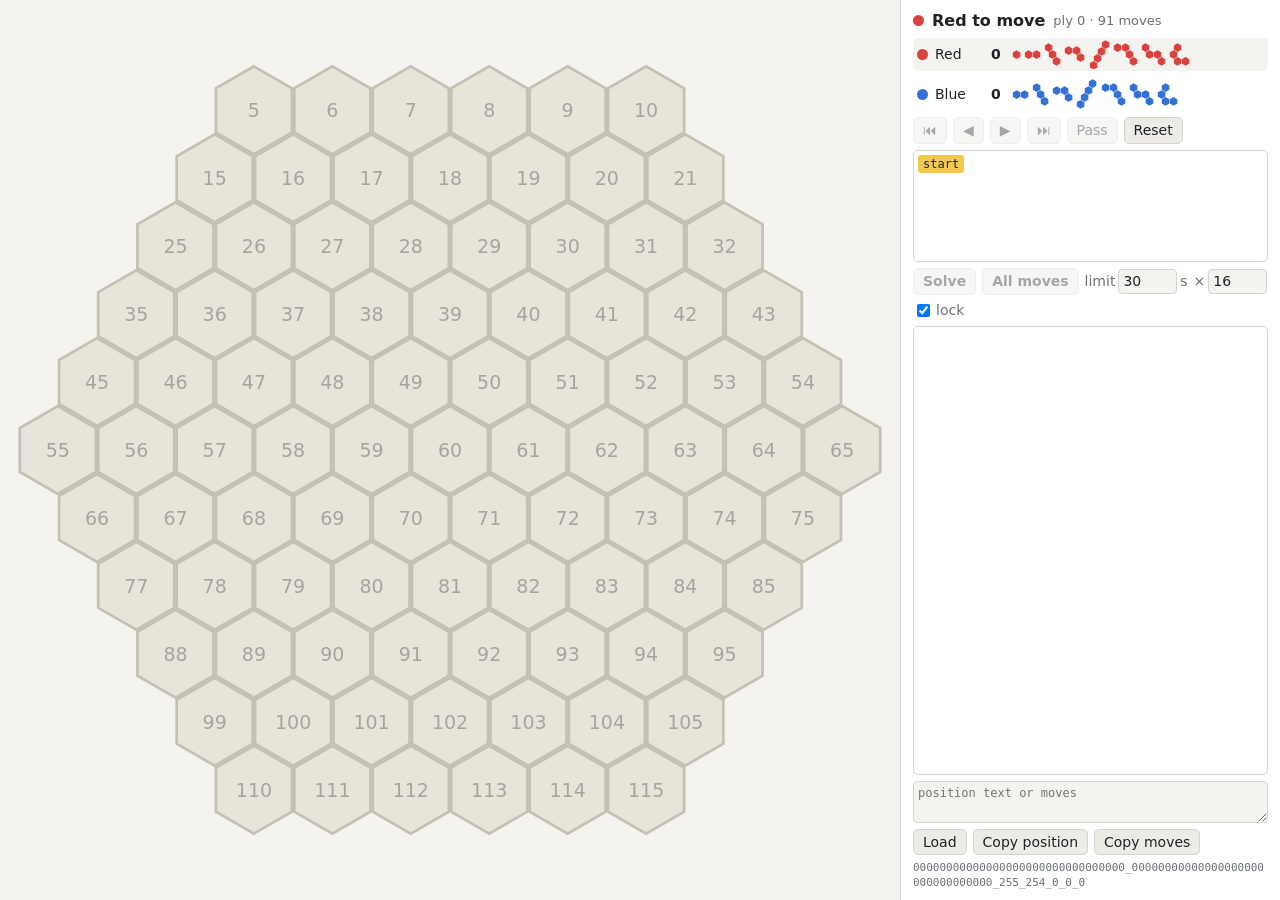
==== gui/index.html @ 4def6db2 "Analysis board: a local page to set up positions and run the solver (tools/gui.py, gui/) The page kn" ====
<!doctype html>
<html lang="en">
<head>
<meta charset="utf-8">
<meta name="viewport" content="width=device-width, initial-scale=1">
<title>Snekagon board</title>
<link rel="stylesheet" href="style.css">
</head>
<body>
<main id="layout">
  <section id="boardwrap">
    <svg id="board" xmlns="http://www.w3.org/2000/svg"></svg>
  </section>
  <aside id="side">
    <div id="status"></div>
    <div class="player" id="p0"><span class="dot red"></span><span class="pname">Red</span><span class="len" title="longest snake"></span><span class="tray"></span></div>
    <div class="player" id="p1"><span class="dot blue"></span><span class="pname">Blue</span><span class="len" title="longest snake"></span><span class="tray"></span></div>
    <div class="row nav">
      <button id="bStart" title="Start (Home)">&#x23EE;</button>
      <button id="bUndo" title="Undo (Left)">&#x25C0;</button>
      <button id="bRedo" title="Redo (Right)">&#x25B6;</button>
      <button id="bEnd" title="Last move (End)">&#x23ED;</button>
      <button id="bPass">Pass</button>
      <button id="bReset" title="Empty board">Reset</button>
    </div>
    <ol id="moves"></ol>
    <div class="row solver">
      <button id="bSolve" class="primary">Solve</button>
      <button id="bAll" class="primary">All moves</button>
      <label title="time limit per position">limit <input id="iSec" type="number" min="1" step="1" value="30"> s</label>
      <label title="solver processes at once">&times;<input id="iProcs" type="number" min="1" max="64" step="1" value="16"></label>
      <label title="wait for the machine's run lock"><input id="iLock" type="checkbox" checked> lock</label>
    </div>
    <div class="row" id="typical"></div>
    <div class="row" id="runstate" hidden><span id="runtext"></span><button id="bNow">Run now</button><button id="bCancel">Cancel</button></div>
    <div id="verdict"></div>
    <ol id="results"></ol>
    <div class="row io">
      <textarea id="io" rows="2" spellcheck="false" placeholder="position text or moves"></textarea>
    </div>
    <div class="row">
      <button id="bLoad">Load</button>
      <button id="bCopyPos">Copy position</button>
      <button id="bCopyMoves">Copy moves</button>
    </div>
    <code id="postext"></code>
    <div id="msg"></div>
  </aside>
</main>
<script src="rules.js"></script>
<script src="app.js"></script>
</body>
</html>
---- gui/style.css ----
:root {
  --bg: #f4f3ef;
  --panel: #ffffff;
  --ink: #1f2328;
  --muted: #6b7078;
  --line: #d6d4cc;
  --cell: #e7e4da;
  --cell-dead: #d9d6cb;
  --cell-stroke: #c4c0b3;
  --num: rgba(0, 0, 0, 0.28);
  --red: #d8433f;
  --red-dark: #8f1f1c;
  --blue: #3271d6;
  --blue-dark: #173f80;
  --win: #1f9d57;
  --draw: #c99a12;
  --loss: #8a8f98;
  --sel: #f2c94c;
  --btn: #ecebe5;
  --btn-hover: #e0ded6;
  color-scheme: light;
}
@media (prefers-color-scheme: dark) {
  :root {
    --bg: #17191c;
    --panel: #1f2226;
    --ink: #e6e6e3;
    --muted: #9aa0a8;
    --line: #34383e;
    --cell: #2c3036;
    --cell-dead: #23262b;
    --cell-stroke: #3d424a;
    --num: rgba(255, 255, 255, 0.28);
    --red: #e5534b;
    --red-dark: #ffb3ad;
    --blue: #4d8eef;
    --blue-dark: #c2d8ff;
    --win: #33c172;
    --draw: #e0b232;
    --loss: #7d838c;
    --sel: #e8c14a;
    --btn: #2b2f35;
    --btn-hover: #363b42;
    color-scheme: dark;
  }
}
* { box-sizing: border-box; }
html, body { margin: 0; height: 100%; background: var(--bg); color: var(--ink);
  font: 14px/1.35 system-ui, -apple-system, "Segoe UI", sans-serif; }
#layout { display: flex; height: 100vh; }
#boardwrap { flex: 1; min-width: 0; display: flex; align-items: center; justify-content: center; padding: 8px; }
#board { width: 100%; height: 100%; max-height: calc(100vh - 16px); touch-action: none; user-select: none; }
#side { width: 380px; flex: none; background: var(--panel); border-left: 1px solid var(--line);
  display: flex; flex-direction: column; gap: 6px; padding: 10px 12px; overflow: hidden; }
.row { display: flex; gap: 6px; align-items: center; flex-wrap: wrap; }
button { font: inherit; color: var(--ink); background: var(--btn); border: 1px solid var(--line); border-radius: 5px;
  padding: 3px 9px; cursor: pointer; }
button:hover:not(:disabled) { background: var(--btn-hover); }
button:disabled { opacity: 0.4; cursor: default; }
button.primary { font-weight: 600; }
button.hot { border-color: var(--sel); box-shadow: 0 0 0 1px var(--sel) inset; }
input[type=number] { width: 4.2em; font: inherit; color: var(--ink); background: var(--bg); border: 1px solid var(--line);
  border-radius: 4px; padding: 2px 4px; }
label { color: var(--muted); display: inline-flex; align-items: center; gap: 3px; }
textarea { width: 100%; font: 12px/1.3 ui-monospace, Consolas, monospace; color: var(--ink); background: var(--bg);
  border: 1px solid var(--line); border-radius: 4px; padding: 4px; resize: vertical; }
#status { font-size: 16px; font-weight: 600; display: flex; gap: 8px; align-items: center; }
#status .ply { color: var(--muted); font-weight: 400; font-size: 13px; }
.dot { display: inline-block; width: 11px; height: 11px; border-radius: 50%; flex: none; }
.dot.red { background: var(--red); }
.dot.blue { background: var(--blue); }
.player { display: flex; align-items: center; gap: 7px; padding: 2px 4px; border-radius: 5px; }
.player.tomove { background: var(--bg); }
.player .pname { width: 2.6em; }
.player .len { font-variant-numeric: tabular-nums; font-weight: 600; width: 1.6em; text-align: right; }
.tray { display: flex; gap: 3px; align-items: center; margin-left: 4px; }
.tray { min-height: 24px; }
.tray .used { opacity: 0.18; }
.tray .match { filter: drop-shadow(0 0 2px var(--sel)); }
#moves { list-style: none; margin: 0; padding: 4px; border: 1px solid var(--line); border-radius: 5px; height: 112px; overflow-y: auto;
  font: 12px/1.5 ui-monospace, Consolas, monospace; display: flex; flex-wrap: wrap; align-content: flex-start; gap: 0 2px; }
#moves li { padding: 0 5px; border-radius: 3px; cursor: pointer; white-space: nowrap; }
#moves li:hover { background: var(--btn-hover); }
#moves li.cur { background: var(--sel); color: #1f2328; }
#moves li.future { opacity: 0.45; }
#moves li .n { color: var(--muted); margin-right: 3px; }
#moves li.cur .n { color: #1f2328; }
#moves li.m0 { border-left: 3px solid var(--red); }
#moves li.m1 { border-left: 3px solid var(--blue); }
#typical { color: var(--muted); font-size: 12px; min-height: 0; }
[hidden] { display: none !important; }
#typical:empty, #verdict:empty, #msg:empty { display: none; }
#runstate { font-variant-numeric: tabular-nums; }
#runstate .wait { color: var(--draw); font-weight: 600; }
#verdict { font-weight: 600; display: flex; gap: 8px; align-items: center; flex-wrap: wrap; }
#results { list-style: none; margin: 0; padding: 0; flex: 1; min-height: 60px; overflow-y: auto; border: 1px solid var(--line);
  border-radius: 5px; font: 12px/1.6 ui-monospace, Consolas, monospace; }
#results li { display: flex; gap: 8px; padding: 0 6px; cursor: pointer; }
#results li:hover { background: var(--btn-hover); }
#results .v { width: 5.5em; font-weight: 700; }
#results .mv { flex: 1; }
#results .t { color: var(--muted); }
.v-win { color: var(--win); }
.v-draw { color: var(--draw); }
.v-loss { color: var(--loss); }
.v-unk, .v-run { color: var(--muted); }
#postext { font: 11px/1.3 ui-monospace, Consolas, monospace; color: var(--muted); word-break: break-all; user-select: all; }
#msg { color: var(--red); font-size: 13px; }
#msg.ok { color: var(--muted); }

/* board */
.cell polygon { fill: var(--cell); stroke: var(--cell-stroke); stroke-width: 0.06; }
.cell.dead polygon { fill: var(--cell-dead); }
.cell.c0 polygon { fill: var(--red); stroke: var(--red); }
.cell.c1 polygon { fill: var(--blue); stroke: var(--blue); }
.cell.hover polygon { fill: color-mix(in srgb, var(--cell) 55%, var(--sel)); }
.cell.next polygon { fill: color-mix(in srgb, var(--cell) 65%, var(--sel)); }
.cell.sel polygon { fill: var(--sel); stroke: var(--sel); }
.cell.sel.ok.s0 polygon { fill: color-mix(in srgb, var(--red) 75%, white); stroke: var(--sel); stroke-width: 0.12; }
.cell.sel.ok.s1 polygon { fill: color-mix(in srgb, var(--blue) 75%, white); stroke: var(--sel); stroke-width: 0.12; }
.cell.hint polygon { stroke: var(--ink); stroke-width: 0.14; fill: color-mix(in srgb, var(--cell) 60%, var(--sel)); }
.cell.best polygon { stroke: var(--win); stroke-width: 0.16; }
.cell text { font-size: 0.42px; fill: var(--num); text-anchor: middle; dominant-baseline: central; pointer-events: none; }
.cell.c0 text, .cell.c1 text { fill: rgba(255, 255, 255, 0.55); }
.link { stroke-width: 0.2; stroke-linecap: round; pointer-events: none; }
.link.l0 { stroke: var(--red-dark); }
.link.l1 { stroke: var(--blue-dark); }
.link.long { stroke-width: 0.34; }
.lastmark { fill: none; stroke: var(--ink); stroke-width: 0.07; pointer-events: none; opacity: 0.7; }
.mark { pointer-events: none; }
.mark.v-win { fill: var(--win); }
.mark.v-draw { fill: var(--draw); }
.mark.v-loss { fill: var(--loss); }
.mark.v-unk { fill: none; stroke: var(--muted); stroke-width: 0.05; }
@keyframes nope { 0%, 100% { opacity: 1; } 50% { opacity: 0.3; } }
#board.nope { animation: nope 0.25s 1; }

@media (max-width: 900px) {
  #layout { flex-direction: column; height: auto; }
  #board { max-height: 92vw; }
  #side { width: 100%; border-left: 0; border-top: 1px solid var(--line); overflow: visible; }
  #results { max-height: 40vh; }
}
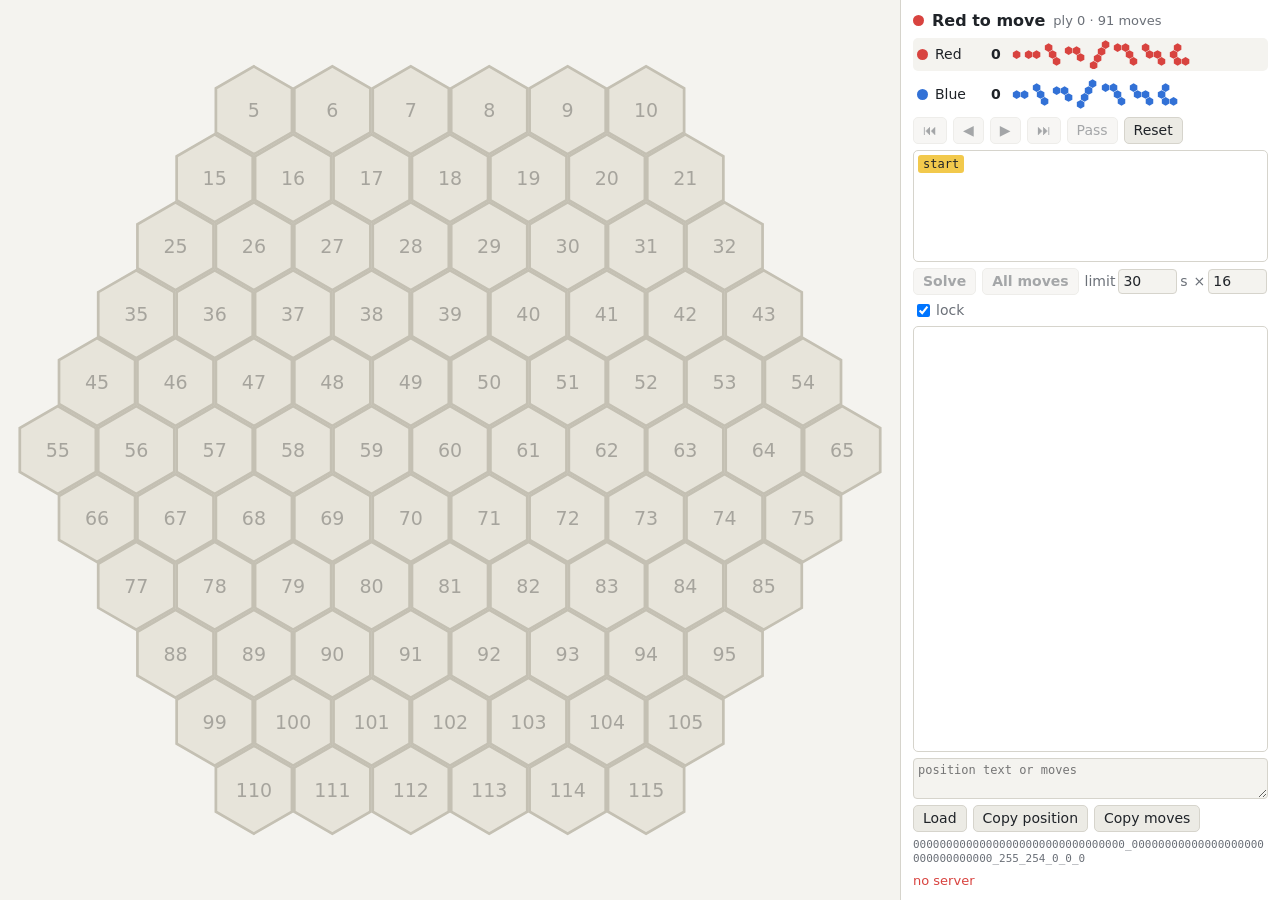
==== commit 7bca5359: "Analysis board: a time limit of 0 means no limit The page sends 0 as typed (an empty box still means" ====
--- a/gui/index.html
+++ b/gui/index.html
@@ -27,7 +27,7 @@
     <div class="row solver">
       <button id="bSolve" class="primary">Solve</button>
       <button id="bAll" class="primary">All moves</button>
-      <label title="time limit per position">limit <input id="iSec" type="number" min="1" step="1" value="30"> s</label>
+      <label title="time limit per position; 0 = no limit">limit <input id="iSec" type="number" min="0" step="1" value="30"> s</label>
       <label title="solver processes at once">&times;<input id="iProcs" type="number" min="1" max="64" step="1" value="16"></label>
       <label title="wait for the machine's run lock"><input id="iLock" type="checkbox" checked> lock</label>
     </div>
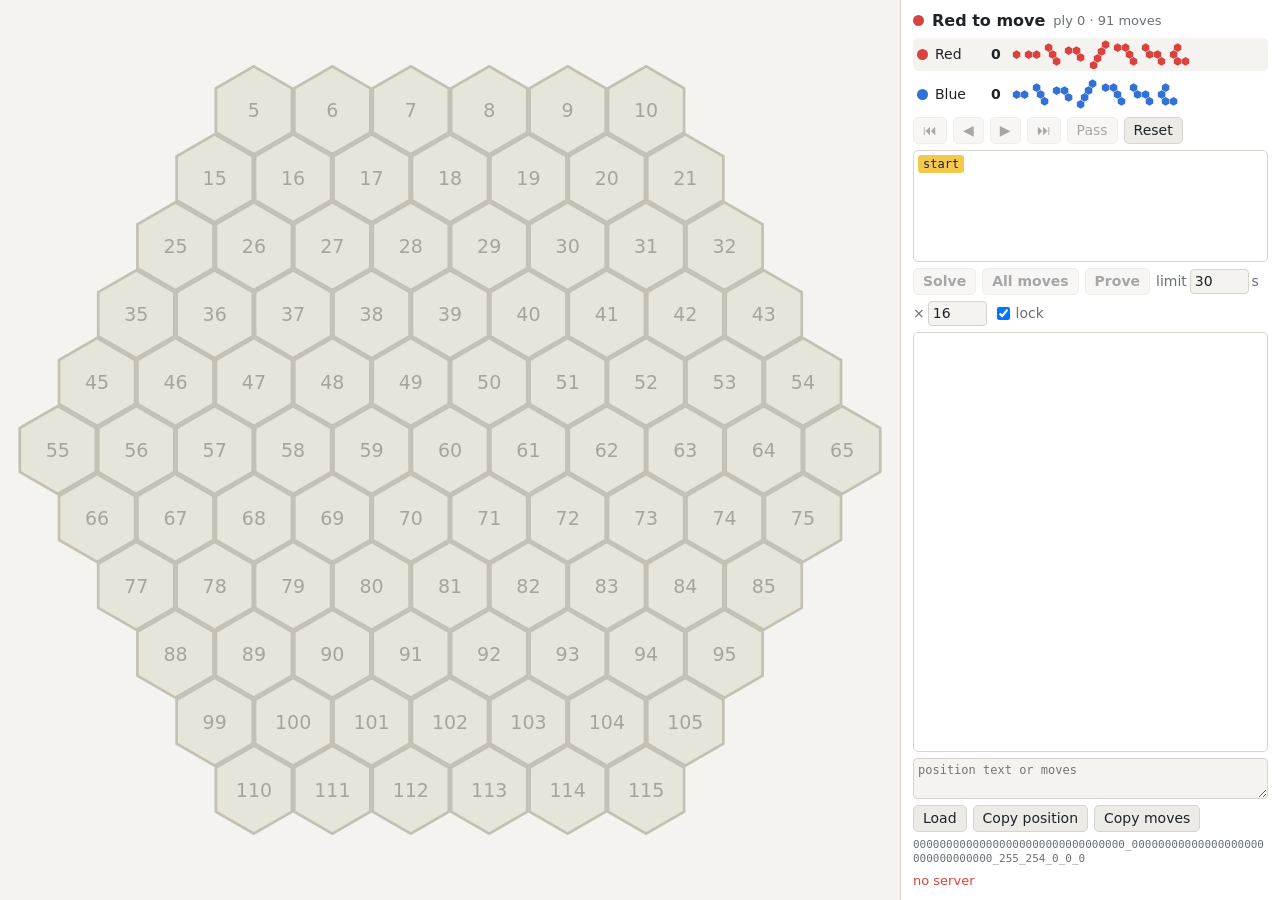
==== commit 23fc957f: "Analysis board: Prove, the proof driver refutes a position's replies one by one Mode prove runs froz" ====
--- a/gui/index.html
+++ b/gui/index.html
@@ -27,6 +27,7 @@
     <div class="row solver">
       <button id="bSolve" class="primary">Solve</button>
       <button id="bAll" class="primary">All moves</button>
+      <button id="bProve" class="primary">Prove</button>
       <label title="time limit per position; 0 = no limit">limit <input id="iSec" type="number" min="0" step="1" value="30"> s</label>
       <label title="solver processes at once">&times;<input id="iProcs" type="number" min="1" max="64" step="1" value="16"></label>
       <label title="wait for the machine's run lock"><input id="iLock" type="checkbox" checked> lock</label>
@@ -34,6 +35,7 @@
     <div class="row" id="typical"></div>
     <div class="row" id="runstate" hidden><span id="runtext"></span><button id="bNow">Run now</button><button id="bCancel">Cancel</button></div>
     <div id="verdict"></div>
+    <div class="row" id="provehead" hidden><span id="provetext"></span><label><input id="iFollow" type="checkbox"> follow</label></div>
     <ol id="results"></ol>
     <div class="row io">
       <textarea id="io" rows="2" spellcheck="false" placeholder="position text or moves"></textarea>
--- a/gui/style.css
+++ b/gui/style.css
@@ -100,6 +100,16 @@
 #results .v { width: 5.5em; font-weight: 700; }
 #results .mv { flex: 1; }
 #results .t { color: var(--muted); }
+#provehead { font-weight: 600; font-variant-numeric: tabular-nums; justify-content: space-between; }
+#provehead .held { color: var(--red); }
+#results li.pr { font-size: 11px; gap: 6px; }
+#results li.pr .v { width: 4.6em; flex: none; }
+#results li.pr .mv, #results li.pr .ans { flex: 1 1 0; min-width: 0; white-space: nowrap; overflow: hidden; text-overflow: ellipsis; }
+#results li.pr .n { width: 4em; flex: none; text-align: right; color: var(--muted); }
+#results li.pr .t { width: 4.4em; flex: none; text-align: right; }
+#results li.pr.work { background: color-mix(in srgb, var(--sel) 22%, transparent); }
+#results li.pr.here { outline: 1px solid var(--ink); outline-offset: -1px; }
+.v-held { color: var(--red); }
 .v-win { color: var(--win); }
 .v-draw { color: var(--draw); }
 .v-loss { color: var(--loss); }
